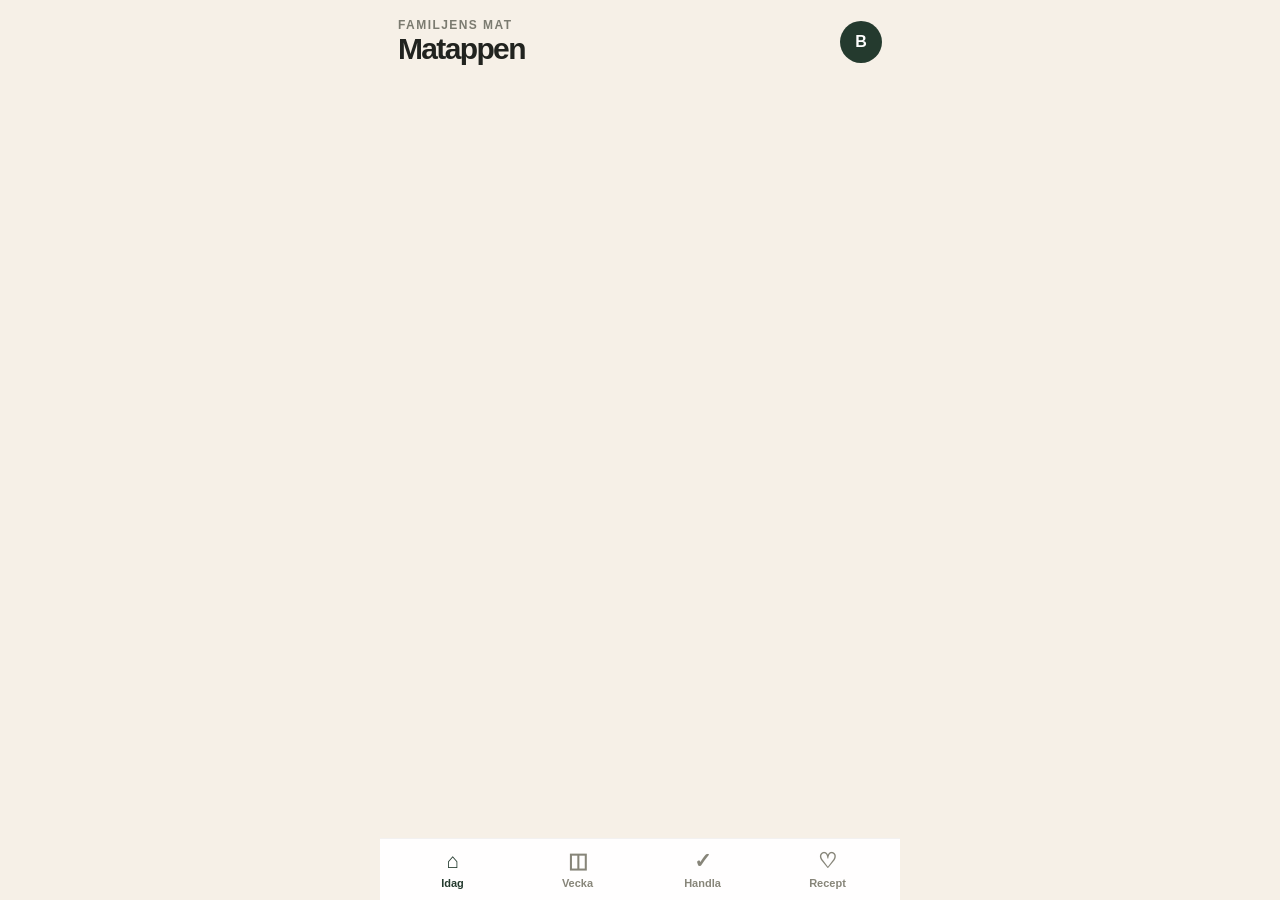
==== index.html @ 263a9b61 "Add files via upload" ====
<!doctype html>
<html lang="sv">
<head>
<meta charset="utf-8">
<meta name="viewport" content="width=device-width,initial-scale=1,viewport-fit=cover,user-scalable=no">
<meta name="theme-color" content="#F6F0E7">
<meta name="apple-mobile-web-app-capable" content="yes">
<meta name="apple-mobile-web-app-status-bar-style" content="default">
<meta name="apple-mobile-web-app-title" content="Matappen">
<link rel="manifest" href="/static/manifest.webmanifest">
<link rel="stylesheet" href="/static/app.css">
<title>Matappen</title>
</head>
<body>
<div id="app" class="app-shell">
  <header class="topbar">
    <div>
      <div class="eyebrow">Familjens mat</div>
      <div class="brand">Matappen</div>
    </div>
    <button class="avatar" id="profileBtn">B</button>
  </header>

  <main id="view"></main>

  <nav class="bottom-nav">
    <button data-view="today" class="nav-btn active"><span>⌂</span><small>Idag</small></button>
    <button data-view="week" class="nav-btn"><span>◫</span><small>Vecka</small></button>
    <button data-view="shop" class="nav-btn"><span>✓</span><small>Handla</small></button>
    <button data-view="recipes" class="nav-btn"><span>♡</span><small>Recept</small></button>
  </nav>
</div>

<div class="sheet-backdrop hidden" id="sheetBackdrop"></div>
<div class="sheet hidden" id="sheet"></div>

<script src="/static/app.js"></script>
</body></html>
---- static/app.css ----
*{box-sizing:border-box}html,body{margin:0;padding:0;background:#F6F0E7;color:#21231F;font-family:Inter,-apple-system,BlinkMacSystemFont,"Segoe UI",sans-serif}button,input{font:inherit}body{min-height:100vh}.app-shell{max-width:520px;margin:0 auto;min-height:100vh;padding:env(safe-area-inset-top) 16px calc(92px + env(safe-area-inset-bottom))}.topbar{display:flex;align-items:center;justify-content:space-between;padding:18px 2px 12px}.eyebrow{font-size:12px;letter-spacing:.12em;text-transform:uppercase;color:#7B7B70;font-weight:800}.brand{font-size:30px;font-weight:900;letter-spacing:-.055em}.avatar{width:42px;height:42px;border:0;border-radius:50%;background:#243A2E;color:white;font-weight:800}.hero-card{background:#243A2E;color:white;border-radius:30px;padding:24px 22px;box-shadow:0 18px 40px rgba(36,58,46,.16)}.hero-label{font-size:12px;text-transform:uppercase;letter-spacing:.12em;opacity:.7;font-weight:800}.hero-title{font-size:35px;line-height:1.02;letter-spacing:-.055em;font-weight:900;margin:10px 0 14px}.meta{display:flex;flex-wrap:wrap;gap:8px}.chip{background:rgba(255,255,255,.12);padding:8px 10px;border-radius:999px;font-size:13px;font-weight:700}.hero-actions{display:grid;grid-template-columns:1fr 1fr;gap:10px;margin-top:20px}.hero-actions button{border:0;border-radius:16px;padding:14px 12px;font-weight:800}.hero-actions .light{background:white;color:#243A2E}.hero-actions .ghost{background:rgba(255,255,255,.12);color:white}.section{margin-top:26px}.section-head{display:flex;align-items:center;justify-content:space-between;margin-bottom:12px}.section h2{font-size:22px;letter-spacing:-.04em;margin:0}.section-link{border:0;background:none;color:#496C57;font-weight:800}.card{background:white;border-radius:22px;padding:17px;box-shadow:0 8px 24px rgba(58,50,39,.07);margin-bottom:12px}.day{font-size:12px;text-transform:uppercase;letter-spacing:.1em;font-weight:850;color:#888577}.meal{font-size:20px;font-weight:900;letter-spacing:-.035em;margin:4px 0 9px}.row{display:flex;gap:8px;align-items:center;flex-wrap:wrap}.soft-chip{font-size:12px;font-weight:750;background:#F1F0E9;padding:7px 9px;border-radius:999px}.offer{margin-top:12px;background:#EDF5EE;color:#31543F;border-radius:14px;padding:11px 12px;font-size:13px;font-weight:700}.wide-btn{width:100%;border:0;border-radius:16px;padding:15px;background:#243A2E;color:white;font-weight:850}.secondary-btn{width:100%;border:0;border-radius:16px;padding:15px;background:#ECEAE1;color:#32352F;font-weight:850}.quick-grid{display:grid;grid-template-columns:1fr 1fr;gap:10px}.quick{border:0;border-radius:18px;padding:17px 14px;background:#FFF9EE;text-align:left;font-weight:850}.quick small{display:block;color:#817B6C;font-weight:600;margin-top:4px}.list-section{margin-top:18px}.list-title{font-size:14px;font-weight:900;margin-bottom:8px}.check-row{display:flex;align-items:center;gap:12px;padding:13px 2px;border-bottom:1px solid #EAE6DB}.check-row input{width:23px;height:23px;accent-color:#243A2E}.check-row label{font-size:16px;font-weight:700;flex:1}.search{width:100%;border:0;background:white;border-radius:16px;padding:15px 16px;outline:none;box-shadow:0 6px 18px rgba(58,50,39,.06);margin-bottom:14px}.filter-row{display:flex;gap:8px;overflow:auto;padding-bottom:8px;scrollbar-width:none}.filter{white-space:nowrap;border:0;border-radius:999px;padding:9px 12px;background:#ECEAE1;font-weight:800;font-size:13px}.filter.active{background:#243A2E;color:white}.bottom-nav{position:fixed;bottom:0;left:50%;transform:translateX(-50%);width:min(520px,100%);display:grid;grid-template-columns:repeat(4,1fr);background:rgba(255,255,255,.93);backdrop-filter:blur(16px);border-top:1px solid rgba(0,0,0,.05);padding:9px 10px calc(10px + env(safe-area-inset-bottom));z-index:20}.nav-btn{border:0;background:none;color:#878579;display:flex;flex-direction:column;align-items:center;gap:4px;font-weight:800}.nav-btn span{font-size:21px}.nav-btn small{font-size:11px}.nav-btn.active{color:#243A2E}.sheet-backdrop{position:fixed;inset:0;background:rgba(0,0,0,.34);z-index:30}.sheet{position:fixed;left:50%;transform:translateX(-50%);bottom:0;width:min(520px,100%);max-height:82vh;overflow:auto;background:#FFFDF8;border-radius:26px 26px 0 0;padding:22px 18px calc(26px + env(safe-area-inset-bottom));z-index:31;box-shadow:0 -20px 50px rgba(0,0,0,.18)}.hidden{display:none!important}.sheet h3{font-size:25px;letter-spacing:-.04em;margin:0 0 12px}.sheet h4{margin:20px 0 8px}.ingredient,.step{padding:9px 0;border-bottom:1px solid #EEE9DE}.login-body{display:flex;align-items:center;justify-content:center;padding:24px;background:linear-gradient(180deg,#F6F0E7 0%,#EFE7D9 100%)}.login-wrap{width:min(420px,100%);text-align:center}.logo-bubble{width:82px;height:82px;border-radius:24px;background:#243A2E;display:grid;place-items:center;font-size:40px;margin:0 auto 20px}.login-wrap h1{font-size:42px;letter-spacing:-.06em;margin:0}.login-wrap p{color:#716E64}.login-card{background:white;border-radius:24px;padding:20px;text-align:left;box-shadow:0 18px 40px rgba(58,50,39,.08);margin-top:24px}.login-card label{font-size:13px;font-weight:850}.login-card input{width:100%;border:1px solid #E5E0D4;border-radius:14px;padding:14px;margin:8px 0 14px}.primary{width:100%;border:0;border-radius:14px;padding:14px;background:#243A2E;color:white;font-weight:850}.error{background:#FCE8E5;color:#8C3429;border-radius:14px;padding:10px 12px;margin:14px 0;font-weight:700}
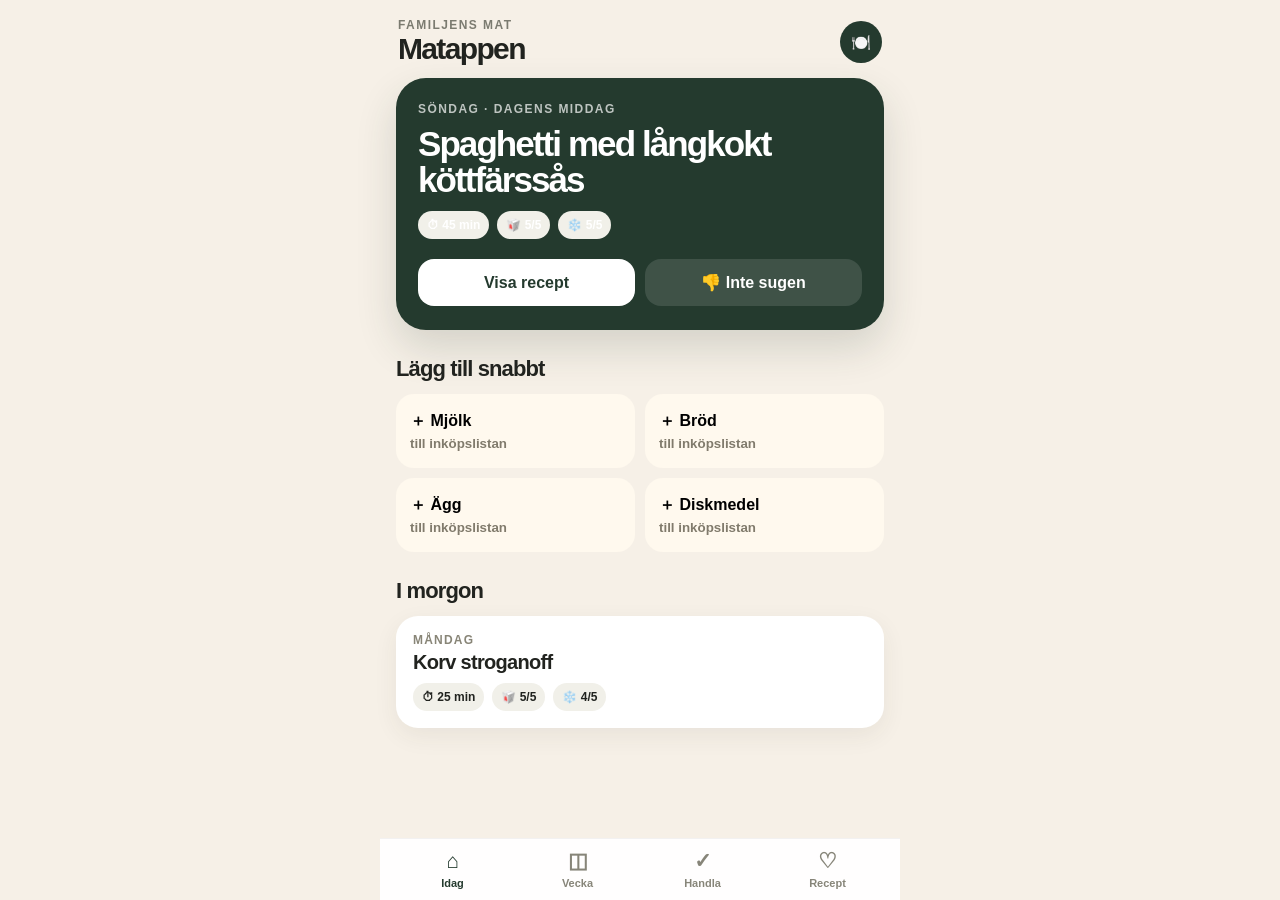
==== commit cfcf6b21: "Add files via upload" ====
--- a/index.html
+++ b/index.html
@@ -2,27 +2,24 @@
 <html lang="sv">
 <head>
 <meta charset="utf-8">
-<meta name="viewport" content="width=device-width,initial-scale=1,viewport-fit=cover,user-scalable=no">
-<meta name="theme-color" content="#F6F0E7">
+<meta name="viewport" content="width=device-width,initial-scale=1,viewport-fit=cover">
+<meta name="theme-color" content="#243A2E">
 <meta name="apple-mobile-web-app-capable" content="yes">
-<meta name="apple-mobile-web-app-status-bar-style" content="default">
 <meta name="apple-mobile-web-app-title" content="Matappen">
-<link rel="manifest" href="/static/manifest.webmanifest">
-<link rel="stylesheet" href="/static/app.css">
+<link rel="manifest" href="./manifest.webmanifest">
+<link rel="stylesheet" href="./assets/app.css">
 <title>Matappen</title>
 </head>
 <body>
-<div id="app" class="app-shell">
+<div class="app-shell">
   <header class="topbar">
     <div>
       <div class="eyebrow">Familjens mat</div>
       <div class="brand">Matappen</div>
     </div>
-    <button class="avatar" id="profileBtn">B</button>
+    <button class="avatar" id="profileBtn">🍽️</button>
   </header>
-
-  <main id="view"></main>
-
+  <main id="view"><div class="loading">Laddar Matappen…</div></main>
   <nav class="bottom-nav">
     <button data-view="today" class="nav-btn active"><span>⌂</span><small>Idag</small></button>
     <button data-view="week" class="nav-btn"><span>◫</span><small>Vecka</small></button>
@@ -30,9 +27,8 @@
     <button data-view="recipes" class="nav-btn"><span>♡</span><small>Recept</small></button>
   </nav>
 </div>
-
 <div class="sheet-backdrop hidden" id="sheetBackdrop"></div>
 <div class="sheet hidden" id="sheet"></div>
-
-<script src="/static/app.js"></script>
-</body></html>+<script src="./assets/app.js"></script>
+</body>
+</html>
--- a/assets/app.css
+++ b/assets/app.css
@@ -0,0 +1,3 @@
+*{box-sizing:border-box}html,body{margin:0;padding:0;background:#F6F0E7;color:#21231F;font-family:Inter,-apple-system,BlinkMacSystemFont,"Segoe UI",sans-serif}button,input{font:inherit}body{min-height:100vh}.app-shell{max-width:520px;margin:0 auto;min-height:100vh;padding:env(safe-area-inset-top) 16px calc(92px + env(safe-area-inset-bottom))}.topbar{display:flex;align-items:center;justify-content:space-between;padding:18px 2px 12px}.eyebrow{font-size:12px;letter-spacing:.12em;text-transform:uppercase;color:#7B7B70;font-weight:800}.brand{font-size:30px;font-weight:900;letter-spacing:-.055em}.avatar{width:42px;height:42px;border:0;border-radius:50%;background:#243A2E;color:white;font-weight:800}.hero-card{background:#243A2E;color:white;border-radius:30px;padding:24px 22px;box-shadow:0 18px 40px rgba(36,58,46,.16)}.hero-label{font-size:12px;text-transform:uppercase;letter-spacing:.12em;opacity:.7;font-weight:800}.hero-title{font-size:35px;line-height:1.02;letter-spacing:-.055em;font-weight:900;margin:10px 0 14px}.meta{display:flex;flex-wrap:wrap;gap:8px}.chip{background:rgba(255,255,255,.12);padding:8px 10px;border-radius:999px;font-size:13px;font-weight:700}.hero-actions{display:grid;grid-template-columns:1fr 1fr;gap:10px;margin-top:20px}.hero-actions button{border:0;border-radius:16px;padding:14px 12px;font-weight:800}.hero-actions .light{background:white;color:#243A2E}.hero-actions .ghost{background:rgba(255,255,255,.12);color:white}.section{margin-top:26px}.section-head{display:flex;align-items:center;justify-content:space-between;margin-bottom:12px}.section h2{font-size:22px;letter-spacing:-.04em;margin:0}.section-link{border:0;background:none;color:#496C57;font-weight:800}.card{background:white;border-radius:22px;padding:17px;box-shadow:0 8px 24px rgba(58,50,39,.07);margin-bottom:12px}.day{font-size:12px;text-transform:uppercase;letter-spacing:.1em;font-weight:850;color:#888577}.meal{font-size:20px;font-weight:900;letter-spacing:-.035em;margin:4px 0 9px}.row{display:flex;gap:8px;align-items:center;flex-wrap:wrap}.soft-chip{font-size:12px;font-weight:750;background:#F1F0E9;padding:7px 9px;border-radius:999px}.offer{margin-top:12px;background:#EDF5EE;color:#31543F;border-radius:14px;padding:11px 12px;font-size:13px;font-weight:700}.wide-btn{width:100%;border:0;border-radius:16px;padding:15px;background:#243A2E;color:white;font-weight:850}.secondary-btn{width:100%;border:0;border-radius:16px;padding:15px;background:#ECEAE1;color:#32352F;font-weight:850}.quick-grid{display:grid;grid-template-columns:1fr 1fr;gap:10px}.quick{border:0;border-radius:18px;padding:17px 14px;background:#FFF9EE;text-align:left;font-weight:850}.quick small{display:block;color:#817B6C;font-weight:600;margin-top:4px}.list-section{margin-top:18px}.list-title{font-size:14px;font-weight:900;margin-bottom:8px}.check-row{display:flex;align-items:center;gap:12px;padding:13px 2px;border-bottom:1px solid #EAE6DB}.check-row input{width:23px;height:23px;accent-color:#243A2E}.check-row label{font-size:16px;font-weight:700;flex:1}.search{width:100%;border:0;background:white;border-radius:16px;padding:15px 16px;outline:none;box-shadow:0 6px 18px rgba(58,50,39,.06);margin-bottom:14px}.filter-row{display:flex;gap:8px;overflow:auto;padding-bottom:8px;scrollbar-width:none}.filter{white-space:nowrap;border:0;border-radius:999px;padding:9px 12px;background:#ECEAE1;font-weight:800;font-size:13px}.filter.active{background:#243A2E;color:white}.bottom-nav{position:fixed;bottom:0;left:50%;transform:translateX(-50%);width:min(520px,100%);display:grid;grid-template-columns:repeat(4,1fr);background:rgba(255,255,255,.93);backdrop-filter:blur(16px);border-top:1px solid rgba(0,0,0,.05);padding:9px 10px calc(10px + env(safe-area-inset-bottom));z-index:20}.nav-btn{border:0;background:none;color:#878579;display:flex;flex-direction:column;align-items:center;gap:4px;font-weight:800}.nav-btn span{font-size:21px}.nav-btn small{font-size:11px}.nav-btn.active{color:#243A2E}.sheet-backdrop{position:fixed;inset:0;background:rgba(0,0,0,.34);z-index:30}.sheet{position:fixed;left:50%;transform:translateX(-50%);bottom:0;width:min(520px,100%);max-height:82vh;overflow:auto;background:#FFFDF8;border-radius:26px 26px 0 0;padding:22px 18px calc(26px + env(safe-area-inset-bottom));z-index:31;box-shadow:0 -20px 50px rgba(0,0,0,.18)}.hidden{display:none!important}.sheet h3{font-size:25px;letter-spacing:-.04em;margin:0 0 12px}.sheet h4{margin:20px 0 8px}.ingredient,.step{padding:9px 0;border-bottom:1px solid #EEE9DE}.login-body{display:flex;align-items:center;justify-content:center;padding:24px;background:linear-gradient(180deg,#F6F0E7 0%,#EFE7D9 100%)}.login-wrap{width:min(420px,100%);text-align:center}.logo-bubble{width:82px;height:82px;border-radius:24px;background:#243A2E;display:grid;place-items:center;font-size:40px;margin:0 auto 20px}.login-wrap h1{font-size:42px;letter-spacing:-.06em;margin:0}.login-wrap p{color:#716E64}.login-card{background:white;border-radius:24px;padding:20px;text-align:left;box-shadow:0 18px 40px rgba(58,50,39,.08);margin-top:24px}.login-card label{font-size:13px;font-weight:850}.login-card input{width:100%;border:1px solid #E5E0D4;border-radius:14px;padding:14px;margin:8px 0 14px}.primary{width:100%;border:0;border-radius:14px;padding:14px;background:#243A2E;color:white;font-weight:850}.error{background:#FCE8E5;color:#8C3429;border-radius:14px;padding:10px 12px;margin:14px 0;font-weight:700}
+
+.muted{color:#7b786d;font-size:13px}.loading{padding:80px 10px;text-align:center;color:#777;font-weight:700}.source-badge{font-size:11px;font-weight:850;text-transform:uppercase;letter-spacing:.08em;color:#667166;margin-bottom:5px}.catalog-note{background:#fff7e9;border-radius:18px;padding:13px 14px;margin-bottom:14px;font-size:13px;color:#6f685b;line-height:1.45}
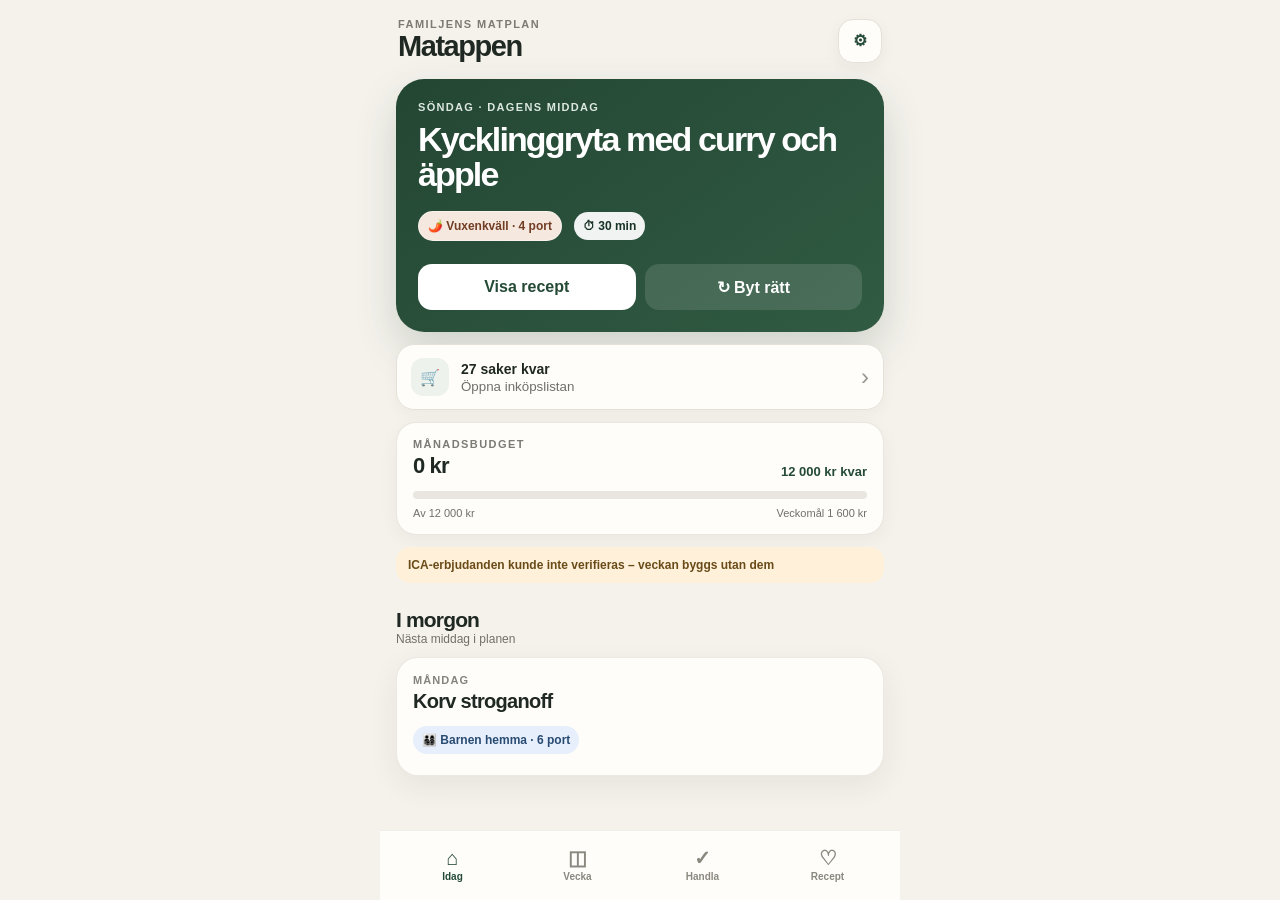
==== commit 12b7c1a6: "Add files via upload" ====
--- a/index.html
+++ b/index.html
@@ -14,10 +14,10 @@
 <div class="app-shell">
   <header class="topbar">
     <div>
-      <div class="eyebrow">Familjens mat</div>
+      <div class="eyebrow">Familjens matplan</div>
       <div class="brand">Matappen</div>
     </div>
-    <button class="avatar" id="profileBtn">🍽️</button>
+    <button class="avatar" id="profileBtn" aria-label="Inställningar">⚙︎</button>
   </header>
   <main id="view"><div class="loading">Laddar Matappen…</div></main>
   <nav class="bottom-nav">
--- a/assets/app.css
+++ b/assets/app.css
@@ -1,3 +1,47 @@
-*{box-sizing:border-box}html,body{margin:0;padding:0;background:#F6F0E7;color:#21231F;font-family:Inter,-apple-system,BlinkMacSystemFont,"Segoe UI",sans-serif}button,input{font:inherit}body{min-height:100vh}.app-shell{max-width:520px;margin:0 auto;min-height:100vh;padding:env(safe-area-inset-top) 16px calc(92px + env(safe-area-inset-bottom))}.topbar{display:flex;align-items:center;justify-content:space-between;padding:18px 2px 12px}.eyebrow{font-size:12px;letter-spacing:.12em;text-transform:uppercase;color:#7B7B70;font-weight:800}.brand{font-size:30px;font-weight:900;letter-spacing:-.055em}.avatar{width:42px;height:42px;border:0;border-radius:50%;background:#243A2E;color:white;font-weight:800}.hero-card{background:#243A2E;color:white;border-radius:30px;padding:24px 22px;box-shadow:0 18px 40px rgba(36,58,46,.16)}.hero-label{font-size:12px;text-transform:uppercase;letter-spacing:.12em;opacity:.7;font-weight:800}.hero-title{font-size:35px;line-height:1.02;letter-spacing:-.055em;font-weight:900;margin:10px 0 14px}.meta{display:flex;flex-wrap:wrap;gap:8px}.chip{background:rgba(255,255,255,.12);padding:8px 10px;border-radius:999px;font-size:13px;font-weight:700}.hero-actions{display:grid;grid-template-columns:1fr 1fr;gap:10px;margin-top:20px}.hero-actions button{border:0;border-radius:16px;padding:14px 12px;font-weight:800}.hero-actions .light{background:white;color:#243A2E}.hero-actions .ghost{background:rgba(255,255,255,.12);color:white}.section{margin-top:26px}.section-head{display:flex;align-items:center;justify-content:space-between;margin-bottom:12px}.section h2{font-size:22px;letter-spacing:-.04em;margin:0}.section-link{border:0;background:none;color:#496C57;font-weight:800}.card{background:white;border-radius:22px;padding:17px;box-shadow:0 8px 24px rgba(58,50,39,.07);margin-bottom:12px}.day{font-size:12px;text-transform:uppercase;letter-spacing:.1em;font-weight:850;color:#888577}.meal{font-size:20px;font-weight:900;letter-spacing:-.035em;margin:4px 0 9px}.row{display:flex;gap:8px;align-items:center;flex-wrap:wrap}.soft-chip{font-size:12px;font-weight:750;background:#F1F0E9;padding:7px 9px;border-radius:999px}.offer{margin-top:12px;background:#EDF5EE;color:#31543F;border-radius:14px;padding:11px 12px;font-size:13px;font-weight:700}.wide-btn{width:100%;border:0;border-radius:16px;padding:15px;background:#243A2E;color:white;font-weight:850}.secondary-btn{width:100%;border:0;border-radius:16px;padding:15px;background:#ECEAE1;color:#32352F;font-weight:850}.quick-grid{display:grid;grid-template-columns:1fr 1fr;gap:10px}.quick{border:0;border-radius:18px;padding:17px 14px;background:#FFF9EE;text-align:left;font-weight:850}.quick small{display:block;color:#817B6C;font-weight:600;margin-top:4px}.list-section{margin-top:18px}.list-title{font-size:14px;font-weight:900;margin-bottom:8px}.check-row{display:flex;align-items:center;gap:12px;padding:13px 2px;border-bottom:1px solid #EAE6DB}.check-row input{width:23px;height:23px;accent-color:#243A2E}.check-row label{font-size:16px;font-weight:700;flex:1}.search{width:100%;border:0;background:white;border-radius:16px;padding:15px 16px;outline:none;box-shadow:0 6px 18px rgba(58,50,39,.06);margin-bottom:14px}.filter-row{display:flex;gap:8px;overflow:auto;padding-bottom:8px;scrollbar-width:none}.filter{white-space:nowrap;border:0;border-radius:999px;padding:9px 12px;background:#ECEAE1;font-weight:800;font-size:13px}.filter.active{background:#243A2E;color:white}.bottom-nav{position:fixed;bottom:0;left:50%;transform:translateX(-50%);width:min(520px,100%);display:grid;grid-template-columns:repeat(4,1fr);background:rgba(255,255,255,.93);backdrop-filter:blur(16px);border-top:1px solid rgba(0,0,0,.05);padding:9px 10px calc(10px + env(safe-area-inset-bottom));z-index:20}.nav-btn{border:0;background:none;color:#878579;display:flex;flex-direction:column;align-items:center;gap:4px;font-weight:800}.nav-btn span{font-size:21px}.nav-btn small{font-size:11px}.nav-btn.active{color:#243A2E}.sheet-backdrop{position:fixed;inset:0;background:rgba(0,0,0,.34);z-index:30}.sheet{position:fixed;left:50%;transform:translateX(-50%);bottom:0;width:min(520px,100%);max-height:82vh;overflow:auto;background:#FFFDF8;border-radius:26px 26px 0 0;padding:22px 18px calc(26px + env(safe-area-inset-bottom));z-index:31;box-shadow:0 -20px 50px rgba(0,0,0,.18)}.hidden{display:none!important}.sheet h3{font-size:25px;letter-spacing:-.04em;margin:0 0 12px}.sheet h4{margin:20px 0 8px}.ingredient,.step{padding:9px 0;border-bottom:1px solid #EEE9DE}.login-body{display:flex;align-items:center;justify-content:center;padding:24px;background:linear-gradient(180deg,#F6F0E7 0%,#EFE7D9 100%)}.login-wrap{width:min(420px,100%);text-align:center}.logo-bubble{width:82px;height:82px;border-radius:24px;background:#243A2E;display:grid;place-items:center;font-size:40px;margin:0 auto 20px}.login-wrap h1{font-size:42px;letter-spacing:-.06em;margin:0}.login-wrap p{color:#716E64}.login-card{background:white;border-radius:24px;padding:20px;text-align:left;box-shadow:0 18px 40px rgba(58,50,39,.08);margin-top:24px}.login-card label{font-size:13px;font-weight:850}.login-card input{width:100%;border:1px solid #E5E0D4;border-radius:14px;padding:14px;margin:8px 0 14px}.primary{width:100%;border:0;border-radius:14px;padding:14px;background:#243A2E;color:white;font-weight:850}.error{background:#FCE8E5;color:#8C3429;border-radius:14px;padding:10px 12px;margin:14px 0;font-weight:700}
 
-.muted{color:#7b786d;font-size:13px}.loading{padding:80px 10px;text-align:center;color:#777;font-weight:700}.source-badge{font-size:11px;font-weight:850;text-transform:uppercase;letter-spacing:.08em;color:#667166;margin-bottom:5px}.catalog-note{background:#fff7e9;border-radius:18px;padding:13px 14px;margin-bottom:14px;font-size:13px;color:#6f685b;line-height:1.45}
+:root{
+  --bg:#f5f2ec;--surface:#fffdfa;--surface-2:#efede7;--ink:#1f2822;--muted:#716f68;
+  --brand:#244a36;--brand-2:#315d45;--line:#e5e1d9;--deal:#e8f3ea;--deal-ink:#28543a;
+  --warn:#fff0da;--shadow:0 10px 30px rgba(39,48,40,.07);--radius:22px
+}
+*{box-sizing:border-box}html,body{margin:0;padding:0;background:var(--bg);color:var(--ink);font-family:Inter,-apple-system,BlinkMacSystemFont,"Segoe UI",sans-serif}
+button,input,textarea,select{font:inherit}button{cursor:pointer}body{min-height:100vh;-webkit-font-smoothing:antialiased}
+.app-shell{max-width:520px;margin:0 auto;min-height:100vh;padding:env(safe-area-inset-top) 16px calc(92px + env(safe-area-inset-bottom))}
+.topbar{display:flex;align-items:center;justify-content:space-between;padding:18px 2px 16px}
+.eyebrow,.kicker,.sheet-kicker{font-size:11px;letter-spacing:.13em;text-transform:uppercase;color:#7b7a73;font-weight:850}
+.brand{font-size:29px;font-weight:900;letter-spacing:-.05em}.avatar{width:44px;height:44px;border:1px solid var(--line);border-radius:15px;background:var(--surface);color:var(--brand);font-weight:900;box-shadow:0 5px 16px rgba(39,48,40,.05)}
+.page-head{margin:2px 2px 20px}.page-head h1{font-size:31px;line-height:1.05;letter-spacing:-.055em;margin:6px 0 7px}.page-head p{margin:0;color:var(--muted);font-size:14px;line-height:1.45}
+.hero-card{background:linear-gradient(145deg,#234633,#315b43);color:white;border-radius:28px;padding:22px;box-shadow:0 18px 42px rgba(36,74,54,.18);overflow:hidden}
+.hero-image{width:calc(100% + 44px);height:205px;object-fit:cover;margin:-22px -22px 20px;border-radius:28px 28px 16px 16px}
+.hero-label{font-size:11px;text-transform:uppercase;letter-spacing:.12em;color:#dce8df;font-weight:850}
+.hero-title{font-size:34px;line-height:1.03;letter-spacing:-.055em;font-weight:900;margin:9px 0 14px}
+.meta,.row{display:flex;flex-wrap:wrap;gap:7px;align-items:center}.soft-chip{font-size:12px;font-weight:750;background:#f0f0eb;color:#41463f;padding:7px 9px;border-radius:999px}
+.hero-card .soft-chip{background:rgba(255,255,255,.93);color:#183226;font-weight:850}
+.family-chip{display:inline-block;border-radius:999px;padding:7px 9px;font-size:12px;font-weight:850;margin:5px 5px 5px 0}.family-chip.kids{background:#e6effb;color:#294b73}.family-chip.adult{background:#f5e8df;color:#713d25}.hero-card .family-chip{border:1px solid rgba(255,255,255,.42)}
+.offer{margin-top:11px;background:var(--deal);color:var(--deal-ink);border-radius:13px;padding:10px 11px;font-size:12px;font-weight:750;line-height:1.4}.hero-card .offer{background:#fff4cf;color:#473900}
+.hero-actions{display:grid;grid-template-columns:1fr 1fr;gap:9px;margin-top:18px}.hero-actions button,.secondary-btn,.tertiary-btn,.wide-btn,.add-recipe-btn{border:0;border-radius:14px;min-height:46px;padding:12px 14px;font-weight:850}
+.hero-actions .light,.wide-btn{background:white;color:var(--brand)}.hero-actions .ghost{background:rgba(255,255,255,.12);color:white}
+.home-glance{margin-top:12px}.glance-card{width:100%;border:1px solid var(--line);background:var(--surface);border-radius:18px;padding:13px 14px;display:flex;align-items:center;gap:12px;text-align:left;box-shadow:0 5px 16px rgba(39,48,40,.04);color:var(--ink)}
+.glance-icon{width:38px;height:38px;border-radius:12px;background:#edf2ed;display:grid;place-items:center}.glance-card span:nth-child(2){display:flex;flex-direction:column;flex:1}.glance-card b{font-size:14px}.glance-card small{color:var(--muted);margin-top:2px}.chev{font-size:24px;color:#99978f}
+.section{margin-top:25px}.section-head{display:flex;align-items:flex-end;justify-content:space-between;margin-bottom:11px}.section h2,.section-head h2{font-size:21px;letter-spacing:-.04em;margin:0}.muted{color:var(--muted);font-size:12px}.section-link{border:0;background:none;color:var(--brand-2);font-weight:850;padding:8px}
+.card{background:var(--surface);border:1px solid rgba(229,225,217,.75);border-radius:var(--radius);padding:16px;box-shadow:var(--shadow);margin-bottom:11px}.day{font-size:11px;text-transform:uppercase;letter-spacing:.1em;font-weight:850;color:#85837b}.meal{font-size:20px;font-weight:900;letter-spacing:-.035em;margin:4px 0 8px}
+.thumb{width:92px;height:92px;object-fit:cover;border-radius:15px;flex:0 0 92px}.mini-meal,.week-card{display:flex;gap:13px}.mini-meal>div,.week-main{min-width:0;flex:1}.week-list{margin-top:0}.week-actions{display:grid;grid-template-columns:1fr .72fr;gap:8px;margin-top:12px}
+.secondary-btn{background:#e9eee9;color:#294a36}.tertiary-btn{background:var(--surface-2);color:#464a45}
+.status-line{margin-top:10px;border-radius:14px;padding:10px 12px;font-size:12px;font-weight:750;line-height:1.35}.status-line.ok{background:#e6f0e7;color:#285139}.status-line.warn{background:var(--warn);color:#694b18}
+.budget-card{background:var(--surface);border:1px solid rgba(229,225,217,.8);border-radius:20px;padding:15px 16px;margin:12px 0;box-shadow:0 6px 18px rgba(58,50,39,.05)}
+.budget-head{display:flex;justify-content:space-between;gap:14px;align-items:end}.budget-head div{display:flex;flex-direction:column;gap:3px}.budget-head strong{font-size:22px;letter-spacing:-.04em}.budget-left{font-weight:850;font-size:13px;color:var(--brand)}
+.budget-track{height:8px;border-radius:999px;background:#e9e6df;overflow:hidden;margin:12px 0 8px}.budget-track span{display:block;height:100%;background:var(--brand);border-radius:999px}.budget-foot{display:flex;justify-content:space-between;color:var(--muted);font-size:11px}.budget-note{font-size:11px;color:var(--muted);margin-top:9px;padding-top:9px;border-top:1px solid var(--line)}
+.budget-actions{display:grid;grid-template-columns:1fr 1fr;gap:8px;margin-top:12px}.budget-actions button{min-height:42px;padding:9px}
+.add-shop-card{background:var(--brand);color:white;border-radius:22px;padding:17px;margin-bottom:12px;box-shadow:0 14px 34px rgba(36,74,54,.15)}.add-shop-card>label{display:block;font-size:13px;font-weight:850;margin-bottom:9px}.quick-add-row{display:grid;grid-template-columns:1fr 48px;gap:8px}.quick-add-row input{border:0;border-radius:13px;padding:13px 14px;min-width:0;outline:none}.quick-add-row button{border:0;border-radius:13px;background:#fff;color:var(--brand);font-size:22px;font-weight:900}
+.smart-label{font-size:10px;text-transform:uppercase;letter-spacing:.1em;font-weight:850;color:#d3e0d7;margin:14px 0 7px}.smart-chips{display:flex;gap:7px;overflow:auto;scrollbar-width:none;padding-bottom:1px}.smart-chip{white-space:nowrap;border:1px solid rgba(255,255,255,.22);background:rgba(255,255,255,.1);color:white;border-radius:999px;padding:8px 11px;font-size:12px;font-weight:800}
+.list-toolbar{display:flex;justify-content:space-between;align-items:center;padding:13px 2px 7px}.list-toolbar div{display:flex;flex-direction:column}.list-toolbar b{font-size:16px}.list-toolbar small,.list-toolbar>span{font-size:11px;color:var(--muted)}
+.shopping-list{background:var(--surface);border:1px solid var(--line);border-radius:20px;padding:0 14px;overflow:hidden}.check-row{display:flex;align-items:center;gap:12px;padding:13px 0;border-bottom:1px solid var(--line)}.check-row:last-child{border-bottom:0}.check-row input{width:22px;height:22px;accent-color:var(--brand)}.check-row label{font-size:15px;font-weight:700;flex:1;min-width:0}.check-row label>b{text-transform:none}.check-row.done label{text-decoration:line-through;opacity:.5}.quantity{display:inline-block;margin-left:7px;background:#edf0eb;color:#294432;padding:4px 7px;border-radius:8px;font-size:12px}.deal-line{display:block;color:var(--deal-ink);margin-top:5px;font-weight:750;font-size:11px}.remove-shop{border:0;background:transparent;font-size:25px;line-height:1;padding:8px 3px 8px 12px;color:#a09d95}.empty-state{display:flex;flex-direction:column;align-items:center;text-align:center;padding:28px 14px}.empty-state span{color:var(--muted);font-size:13px;margin-top:4px}
+.recipe-actions{display:grid;grid-template-columns:1fr auto;gap:8px;align-items:start}.search{width:100%;border:1px solid var(--line);background:var(--surface);border-radius:14px;padding:14px 15px;outline:none;box-shadow:none;margin-bottom:12px;color:var(--ink)}.search:focus,.quick-add-row input:focus{box-shadow:0 0 0 3px rgba(49,93,69,.13)}
+.add-recipe-btn{background:var(--brand);color:white;white-space:nowrap}.filter-row{display:flex;gap:7px;overflow:auto;padding:0 0 10px;scrollbar-width:none}.filter{white-space:nowrap;border:1px solid var(--line);border-radius:999px;padding:8px 11px;background:var(--surface);font-weight:800;font-size:12px;color:#54564f}.filter.active{background:var(--brand);border-color:var(--brand);color:white}
+.recipe-list{padding-top:1px}.recipe-card{cursor:pointer;overflow:hidden}.card-image{width:calc(100% + 32px);height:168px;object-fit:cover;margin:-16px -16px 14px;border-radius:22px 22px 10px 10px}.source-badge{font-size:10px;font-weight:850;text-transform:uppercase;letter-spacing:.08em;color:#69736a;margin-bottom:5px}
+.bottom-nav{position:fixed;bottom:0;left:50%;transform:translateX(-50%);width:min(520px,100%);display:grid;grid-template-columns:repeat(4,1fr);background:rgba(255,253,250,.94);backdrop-filter:blur(18px);border-top:1px solid rgba(0,0,0,.06);padding:8px 10px calc(9px + env(safe-area-inset-bottom));z-index:20}.nav-btn{border:0;background:none;color:#8a887f;display:flex;flex-direction:column;align-items:center;gap:3px;font-weight:800;min-height:52px;justify-content:center}.nav-btn span{font-size:20px;line-height:1}.nav-btn small{font-size:10px}.nav-btn.active{color:var(--brand)}
+.sheet-backdrop{position:fixed;inset:0;background:rgba(18,24,20,.38);z-index:30;backdrop-filter:blur(2px)}.sheet{position:fixed;left:50%;transform:translateX(-50%);bottom:0;width:min(520px,100%);max-height:86vh;overflow:auto;background:var(--surface);border-radius:28px 28px 0 0;padding:22px 18px calc(27px + env(safe-area-inset-bottom));z-index:31;box-shadow:0 -20px 50px rgba(0,0,0,.18)}.hidden{display:none!important}.sheet h3{font-size:26px;letter-spacing:-.045em;margin:4px 0 10px}.sheet h4{margin:20px 0 8px}.sheet-intro{color:var(--muted);font-size:14px;line-height:1.5;margin-top:0}.sheet-image{width:calc(100% + 36px);max-height:270px;object-fit:cover;margin:-22px -18px 18px;border-radius:28px 28px 14px 14px}.ingredient,.step{padding:10px 0;border-bottom:1px solid var(--line)}
+.taste-actions{display:grid;grid-template-columns:1fr 1fr;gap:8px;margin:18px 0 6px}.taste-actions button{border:0;border-radius:14px;padding:13px 9px;background:var(--surface-2);color:#32352f;font-weight:850}.taste-actions .taste-on{background:#dcecdf;color:#174826}.taste-actions .taste-bad{background:#f5e1de;color:#71332b}
+.form-label{display:block;font-size:12px;font-weight:850;margin:12px 0 7px}.form-grid{display:grid;grid-template-columns:1fr 1fr;gap:10px}.form-grid .search{margin-bottom:0}.recipe-textarea{width:100%;min-height:120px;border:1px solid var(--line);background:white;border-radius:14px;padding:14px 15px;outline:none;resize:vertical;font:inherit;line-height:1.45;margin-bottom:8px}.link-btn{display:block;text-decoration:none;text-align:center;background:var(--brand);color:white;margin-top:18px}.settings-note{margin-top:14px;padding:11px 12px;border-radius:13px;background:var(--surface-2);font-size:12px;color:var(--muted)}
+.loading{padding:80px 10px;text-align:center;color:var(--muted);font-weight:700}
+@media(max-width:390px){.hero-title{font-size:30px}.hero-actions{grid-template-columns:1fr}.week-card{display:block}.week-card .thumb{width:100%;height:155px;margin-bottom:12px}.recipe-actions{grid-template-columns:1fr}.add-recipe-btn{width:100%;margin-top:-4px}.budget-foot{gap:8px}.page-head h1{font-size:29px}}
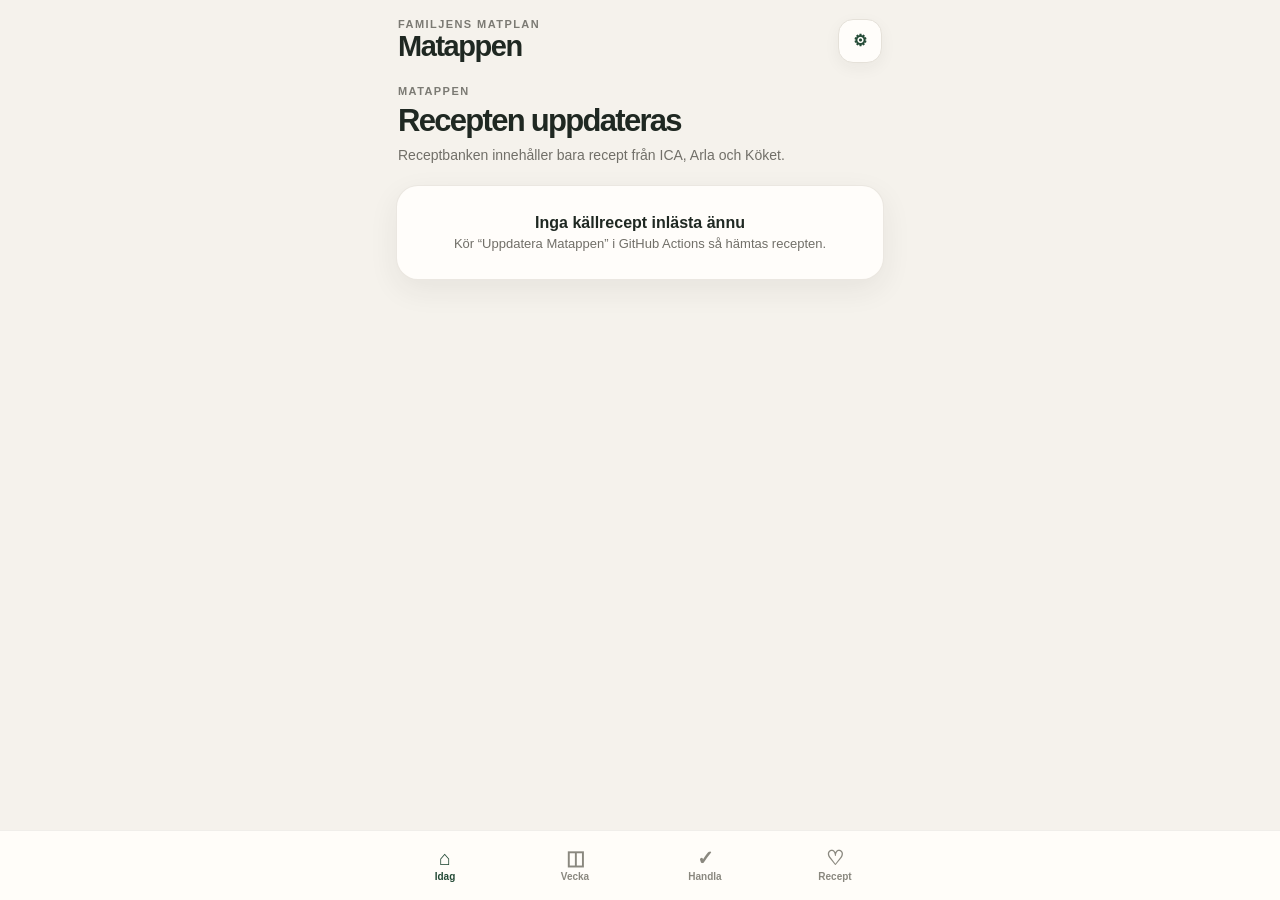
==== commit 6ac62572: "Add files via upload" ====
--- a/index.html
+++ b/index.html
@@ -20,11 +20,11 @@
     <button class="avatar" id="profileBtn" aria-label="Inställningar">⚙︎</button>
   </header>
   <main id="view"><div class="loading">Laddar Matappen…</div></main>
-  <nav class="bottom-nav">
-    <button data-view="today" class="nav-btn active"><span>⌂</span><small>Idag</small></button>
-    <button data-view="week" class="nav-btn"><span>◫</span><small>Vecka</small></button>
-    <button data-view="shop" class="nav-btn"><span>✓</span><small>Handla</small></button>
-    <button data-view="recipes" class="nav-btn"><span>♡</span><small>Recept</small></button>
+  <nav class="bottom-nav" aria-label="Huvudmeny">
+    <button type="button" data-view="today" class="nav-btn active"><span>⌂</span><small>Idag</small></button>
+    <button type="button" data-view="week" class="nav-btn"><span>◫</span><small>Vecka</small></button>
+    <button type="button" data-view="shop" class="nav-btn"><span>✓</span><small>Handla</small></button>
+    <button type="button" data-view="recipes" class="nav-btn"><span>♡</span><small>Recept</small></button>
   </nav>
 </div>
 <div class="sheet-backdrop hidden" id="sheetBackdrop"></div>
--- a/assets/app.css
+++ b/assets/app.css
@@ -39,9 +39,61 @@
 .recipe-actions{display:grid;grid-template-columns:1fr auto;gap:8px;align-items:start}.search{width:100%;border:1px solid var(--line);background:var(--surface);border-radius:14px;padding:14px 15px;outline:none;box-shadow:none;margin-bottom:12px;color:var(--ink)}.search:focus,.quick-add-row input:focus{box-shadow:0 0 0 3px rgba(49,93,69,.13)}
 .add-recipe-btn{background:var(--brand);color:white;white-space:nowrap}.filter-row{display:flex;gap:7px;overflow:auto;padding:0 0 10px;scrollbar-width:none}.filter{white-space:nowrap;border:1px solid var(--line);border-radius:999px;padding:8px 11px;background:var(--surface);font-weight:800;font-size:12px;color:#54564f}.filter.active{background:var(--brand);border-color:var(--brand);color:white}
 .recipe-list{padding-top:1px}.recipe-card{cursor:pointer;overflow:hidden}.card-image{width:calc(100% + 32px);height:168px;object-fit:cover;margin:-16px -16px 14px;border-radius:22px 22px 10px 10px}.source-badge{font-size:10px;font-weight:850;text-transform:uppercase;letter-spacing:.08em;color:#69736a;margin-bottom:5px}
-.bottom-nav{position:fixed;bottom:0;left:50%;transform:translateX(-50%);width:min(520px,100%);display:grid;grid-template-columns:repeat(4,1fr);background:rgba(255,253,250,.94);backdrop-filter:blur(18px);border-top:1px solid rgba(0,0,0,.06);padding:8px 10px calc(9px + env(safe-area-inset-bottom));z-index:20}.nav-btn{border:0;background:none;color:#8a887f;display:flex;flex-direction:column;align-items:center;gap:3px;font-weight:800;min-height:52px;justify-content:center}.nav-btn span{font-size:20px;line-height:1}.nav-btn small{font-size:10px}.nav-btn.active{color:var(--brand)}
+.bottom-nav{position:fixed;bottom:0;left:0;right:0;width:100%;display:grid;grid-template-columns:repeat(4,1fr);background:rgba(255,253,250,.94);backdrop-filter:blur(18px);border-top:1px solid rgba(0,0,0,.06);padding:8px 10px calc(9px + env(safe-area-inset-bottom));z-index:20}.nav-btn{border:0;background:none;color:#8a887f;display:flex;flex-direction:column;align-items:center;gap:3px;font-weight:800;min-height:52px;justify-content:center}.nav-btn span{font-size:20px;line-height:1}.nav-btn small{font-size:10px}.nav-btn.active{color:var(--brand)}
 .sheet-backdrop{position:fixed;inset:0;background:rgba(18,24,20,.38);z-index:30;backdrop-filter:blur(2px)}.sheet{position:fixed;left:50%;transform:translateX(-50%);bottom:0;width:min(520px,100%);max-height:86vh;overflow:auto;background:var(--surface);border-radius:28px 28px 0 0;padding:22px 18px calc(27px + env(safe-area-inset-bottom));z-index:31;box-shadow:0 -20px 50px rgba(0,0,0,.18)}.hidden{display:none!important}.sheet h3{font-size:26px;letter-spacing:-.045em;margin:4px 0 10px}.sheet h4{margin:20px 0 8px}.sheet-intro{color:var(--muted);font-size:14px;line-height:1.5;margin-top:0}.sheet-image{width:calc(100% + 36px);max-height:270px;object-fit:cover;margin:-22px -18px 18px;border-radius:28px 28px 14px 14px}.ingredient,.step{padding:10px 0;border-bottom:1px solid var(--line)}
 .taste-actions{display:grid;grid-template-columns:1fr 1fr;gap:8px;margin:18px 0 6px}.taste-actions button{border:0;border-radius:14px;padding:13px 9px;background:var(--surface-2);color:#32352f;font-weight:850}.taste-actions .taste-on{background:#dcecdf;color:#174826}.taste-actions .taste-bad{background:#f5e1de;color:#71332b}
 .form-label{display:block;font-size:12px;font-weight:850;margin:12px 0 7px}.form-grid{display:grid;grid-template-columns:1fr 1fr;gap:10px}.form-grid .search{margin-bottom:0}.recipe-textarea{width:100%;min-height:120px;border:1px solid var(--line);background:white;border-radius:14px;padding:14px 15px;outline:none;resize:vertical;font:inherit;line-height:1.45;margin-bottom:8px}.link-btn{display:block;text-decoration:none;text-align:center;background:var(--brand);color:white;margin-top:18px}.settings-note{margin-top:14px;padding:11px 12px;border-radius:13px;background:var(--surface-2);font-size:12px;color:var(--muted)}
 .loading{padding:80px 10px;text-align:center;color:var(--muted);font-weight:700}
 @media(max-width:390px){.hero-title{font-size:30px}.hero-actions{grid-template-columns:1fr}.week-card{display:block}.week-card .thumb{width:100%;height:155px;margin-bottom:12px}.recipe-actions{grid-template-columns:1fr}.add-recipe-btn{width:100%;margin-top:-4px}.budget-foot{gap:8px}.page-head h1{font-size:29px}}
+
+.cycle-strip{display:flex;align-items:center;justify-content:space-between;gap:10px;background:#ebe6dc;border:1px solid var(--line);border-radius:16px;padding:10px 12px;margin:0 0 12px;font-size:12px}
+.cycle-strip b{font-weight:900}.cycle-strip span{color:var(--brand);font-weight:850;text-align:right}
+.deal-focus{margin:14px 0 12px;background:#173d2a;color:white;border-radius:22px;padding:16px;box-shadow:0 12px 30px rgba(25,61,42,.14)}
+.deal-focus-head{display:flex;align-items:end;justify-content:space-between;gap:10px;margin-bottom:11px}.deal-focus .kicker{color:#bcd1c2}.deal-focus h2{margin:3px 0 0;font-size:21px;letter-spacing:-.04em}.deal-count{font-size:11px;color:#d7e4da;white-space:nowrap}
+.deal-scroll{display:flex;gap:8px;overflow:auto;scrollbar-width:none}.deal-card{min-width:165px;max-width:210px;background:rgba(255,255,255,.1);border:1px solid rgba(255,255,255,.14);border-radius:14px;padding:11px}
+.deal-card b{display:block;font-size:13px;line-height:1.25}.deal-card span{display:block;color:#f7e9a7;font-weight:850;font-size:12px;margin-top:6px}
+@media(max-width:390px){.cycle-strip{align-items:flex-start;flex-direction:column}.cycle-strip span{text-align:left}}
+
+.cycle-strip{display:flex;align-items:center;justify-content:space-between;gap:10px;background:#ebe6dc;border:1px solid var(--line);border-radius:16px;padding:10px 12px;margin:0 0 12px;font-size:12px}.cycle-strip b{font-weight:900}.cycle-strip span{color:var(--brand);font-weight:850;text-align:right}
+.deal-focus{margin:14px 0 12px;background:#173d2a;color:white;border-radius:22px;padding:16px;box-shadow:0 12px 30px rgba(25,61,42,.14)}.deal-focus-head{display:flex;align-items:end;justify-content:space-between;gap:10px;margin-bottom:11px}.deal-focus .kicker{color:#bcd1c2}.deal-focus h2{margin:3px 0 0;font-size:21px;letter-spacing:-.04em}.deal-link{border:0;background:transparent;color:#e9f4ec;font-weight:850;font-size:12px}
+.deal-scroll{display:flex;gap:8px;overflow:auto;scrollbar-width:none}.deal-card{min-width:170px;max-width:210px;background:rgba(255,255,255,.1);border:1px solid rgba(255,255,255,.14);border-radius:14px;padding:11px}.deal-card b{display:block;font-size:13px;line-height:1.25}.deal-card>span{display:block;color:#f7e9a7;font-weight:850;font-size:12px;margin-top:6px}.deal-card button{margin-top:10px;border:0;border-radius:10px;padding:8px 10px;background:white;color:#173d2a;font-size:11px;font-weight:900}.deal-card button:disabled{opacity:.6}
+.offer-list{display:flex;flex-direction:column;gap:8px}.offer-row{display:flex;align-items:center;gap:12px;background:var(--surface);border:1px solid var(--line);border-radius:17px;padding:13px 14px}.offer-row>div{min-width:0;flex:1}.offer-row b{display:block;font-size:14px;line-height:1.3}.offer-row span{display:inline-block;margin-top:5px;background:#fff0c7;color:#634b05;border-radius:8px;padding:4px 7px;font-size:12px;font-weight:900}.offer-row small{display:block;color:var(--muted);margin-top:6px;line-height:1.3}.offer-row button{width:44px;height:44px;border:0;border-radius:13px;background:var(--brand);color:white;font-size:20px;font-weight:900}.offer-row button:disabled{background:#d9ddd8;color:#526057}
+.shop-offer-shortcut{margin:-2px 0 10px}.shop-offer-shortcut button{width:100%;display:flex;justify-content:space-between;align-items:center;border:1px solid #d6dfd8;background:#edf4ef;color:var(--brand);border-radius:15px;padding:12px 14px;font-weight:900}
+.budget-plan{display:flex;justify-content:space-between;gap:12px;margin-top:11px;padding-top:10px;border-top:1px solid var(--line);font-size:12px}.budget-plan span{font-weight:900;color:var(--brand)}.budget-projected{margin-top:7px;font-size:11px;color:var(--muted)}.budget-projected b{color:var(--ink)}
+@media(max-width:390px){.cycle-strip{align-items:flex-start;flex-direction:column}.cycle-strip span{text-align:left}.bottom-nav{padding-left:4px;padding-right:4px}.nav-btn small{font-size:9px}}
+
+.buy-plan{display:block;margin-top:4px;color:var(--muted);font-size:11px;font-weight:750}
+
+.missing-price{color:#8a5b2b!important}
+
+/* v32: mobile-first polish */
+.home-offer-line{font-size:12px;font-weight:800;color:var(--muted);margin-top:8px}
+.budget-main-row{display:flex;align-items:flex-end;justify-content:space-between;gap:12px}
+.budget-main-row strong{display:block;font-size:28px;line-height:1.05;margin-top:4px}
+.budget-target{font-size:12px;font-weight:800;padding:6px 9px;border-radius:999px;background:var(--soft,#f3f1ec);white-space:nowrap}
+.budget-target.over{background:#fff0ed}
+.budget-track.weekly{margin-top:10px}
+.budget-mini-row{display:flex;justify-content:space-between;gap:10px;font-size:11px;color:var(--muted);margin-top:7px}
+.budget-divider{height:1px;background:var(--line,#e8e5df);margin:14px 0}
+.text-link{border:0;background:transparent;padding:8px 0;font-weight:800;color:inherit}
+.offer-search-wrap{position:sticky;top:0;z-index:4;background:var(--bg,#fff);padding:0 0 10px}
+.check-row label{min-width:0}
+.check-row label b,.check-row .quantity,.buy-plan{overflow-wrap:anywhere}
+.missing-price{font-weight:700}
+@media(max-width:520px){
+ .page-head h1{font-size:28px}
+ .budget-card{padding:16px}
+ .check-row{grid-template-columns:auto minmax(0,1fr) auto;gap:10px}
+ .smart-chips{overflow-x:auto;flex-wrap:nowrap;padding-bottom:3px;scrollbar-width:none}
+ .smart-chip{flex:0 0 auto}
+}
+
+/* v38: bottom navigation fills the viewport; four equal destinations */
+@media(min-width:521px){.bottom-nav{grid-template-columns:repeat(4,minmax(0,130px));justify-content:center}}
+
+.shopping-groups{display:grid;gap:14px}
+.shop-category{display:grid;gap:7px}
+.shop-category-head{display:flex;align-items:center;justify-content:space-between;padding:0 4px}
+.shop-category-head h2{font-size:14px;line-height:1.2;margin:0;font-weight:850;color:var(--text)}
+.shop-category-head span{font-size:11px;font-weight:800;color:var(--muted);background:var(--surface);border:1px solid var(--line);border-radius:999px;padding:3px 7px}
+.shop-category .shopping-list{margin:0}
